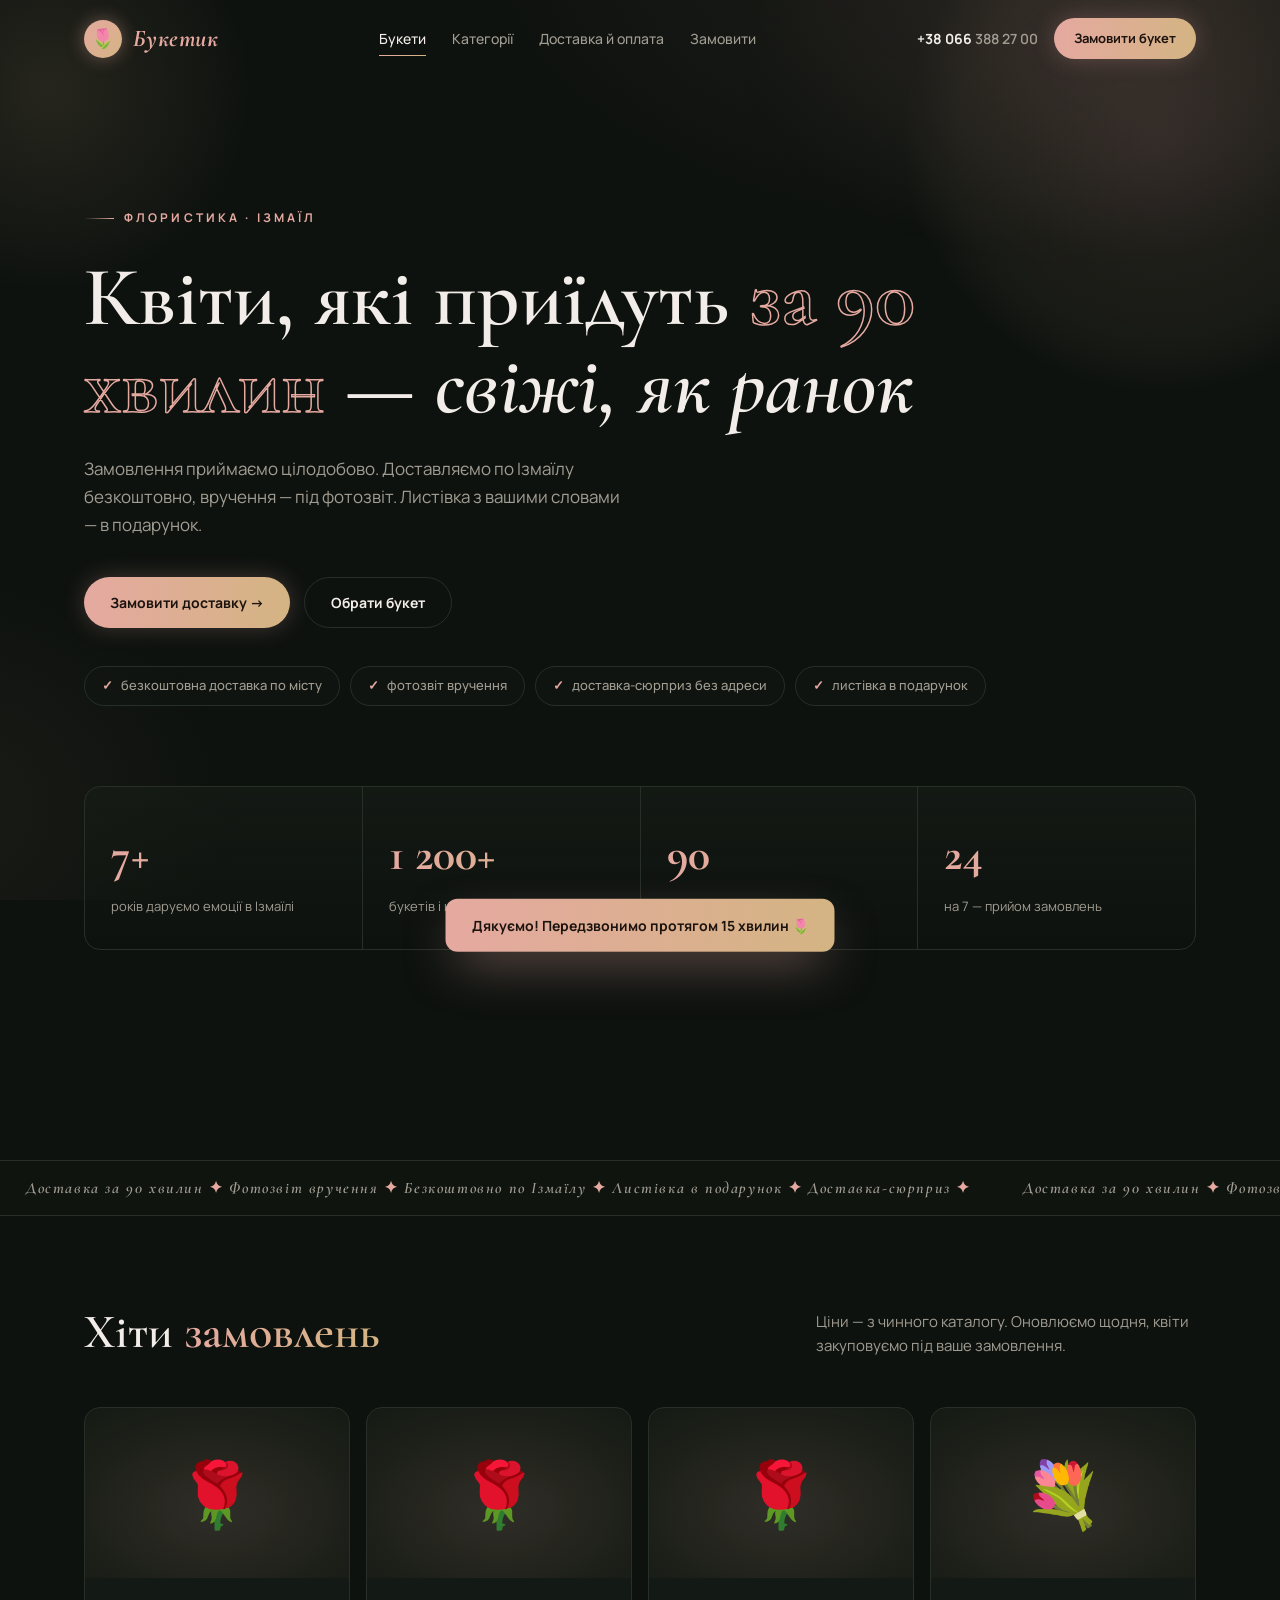
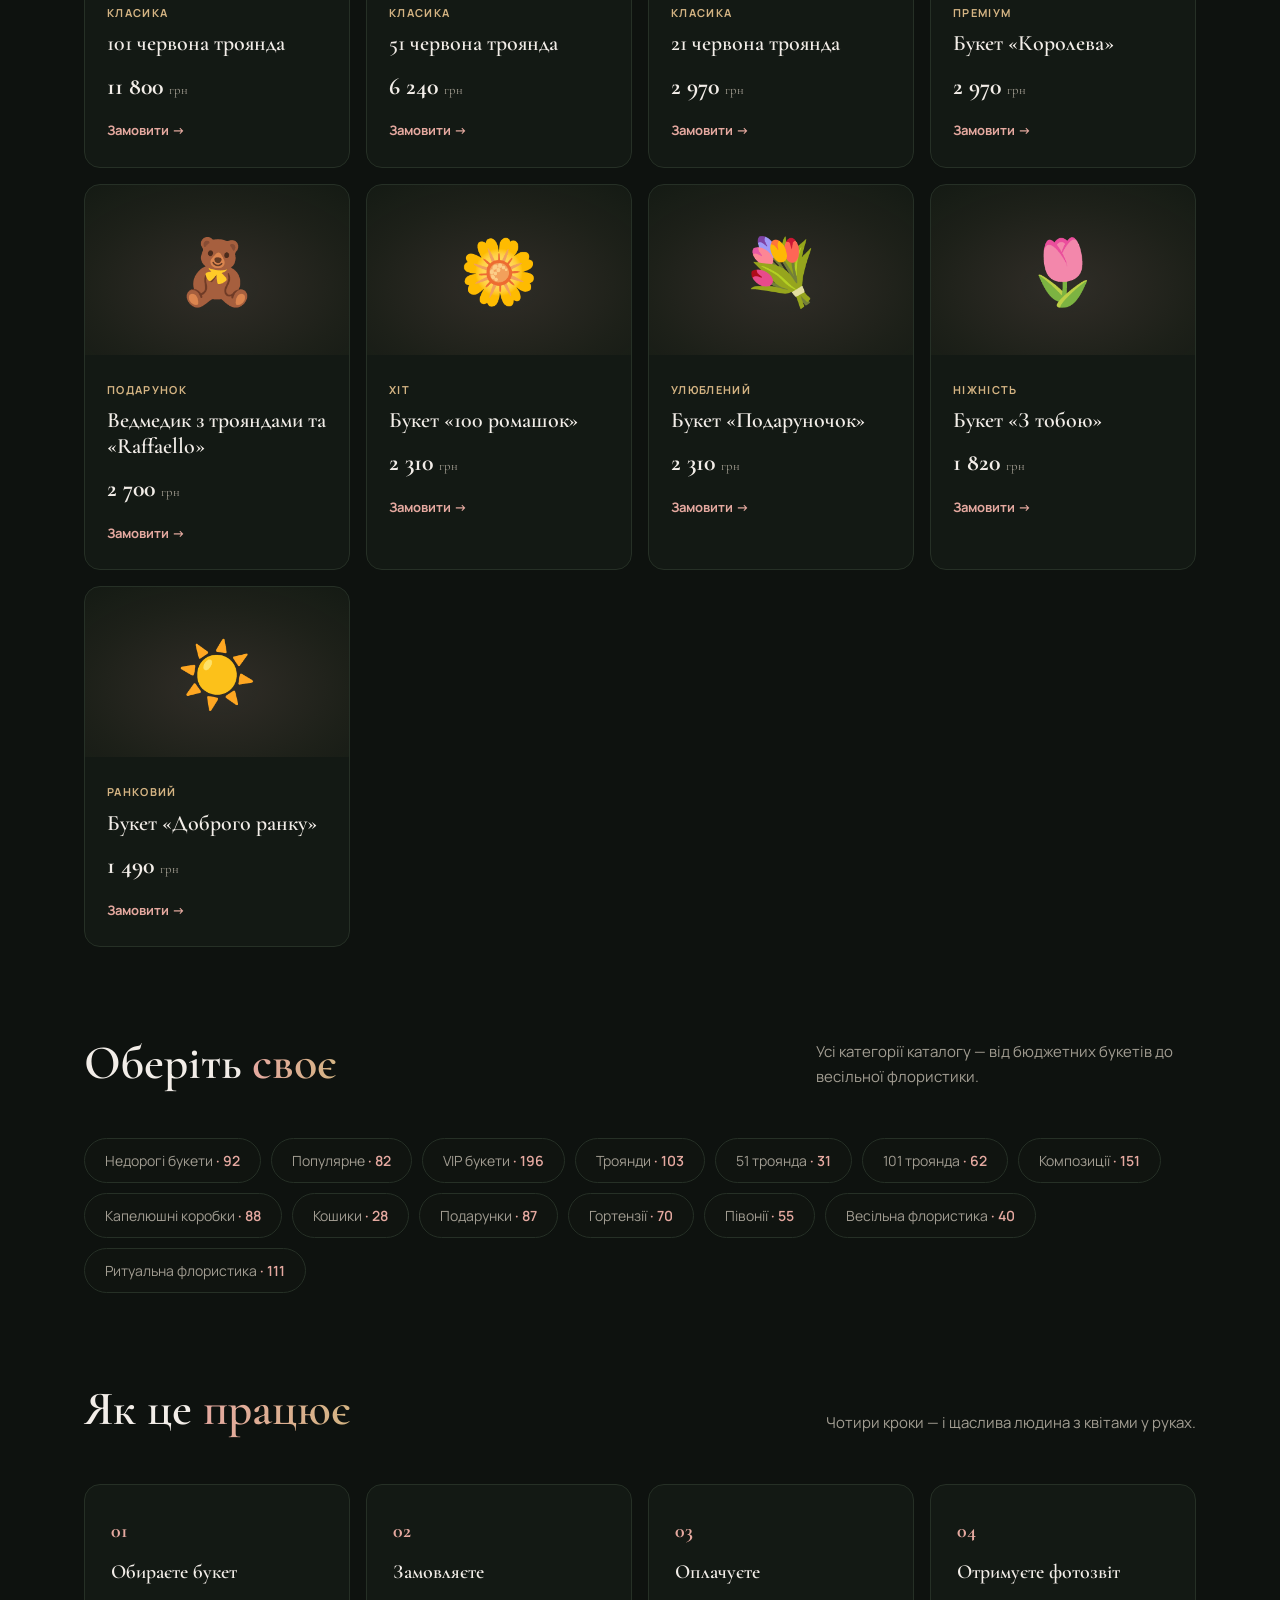
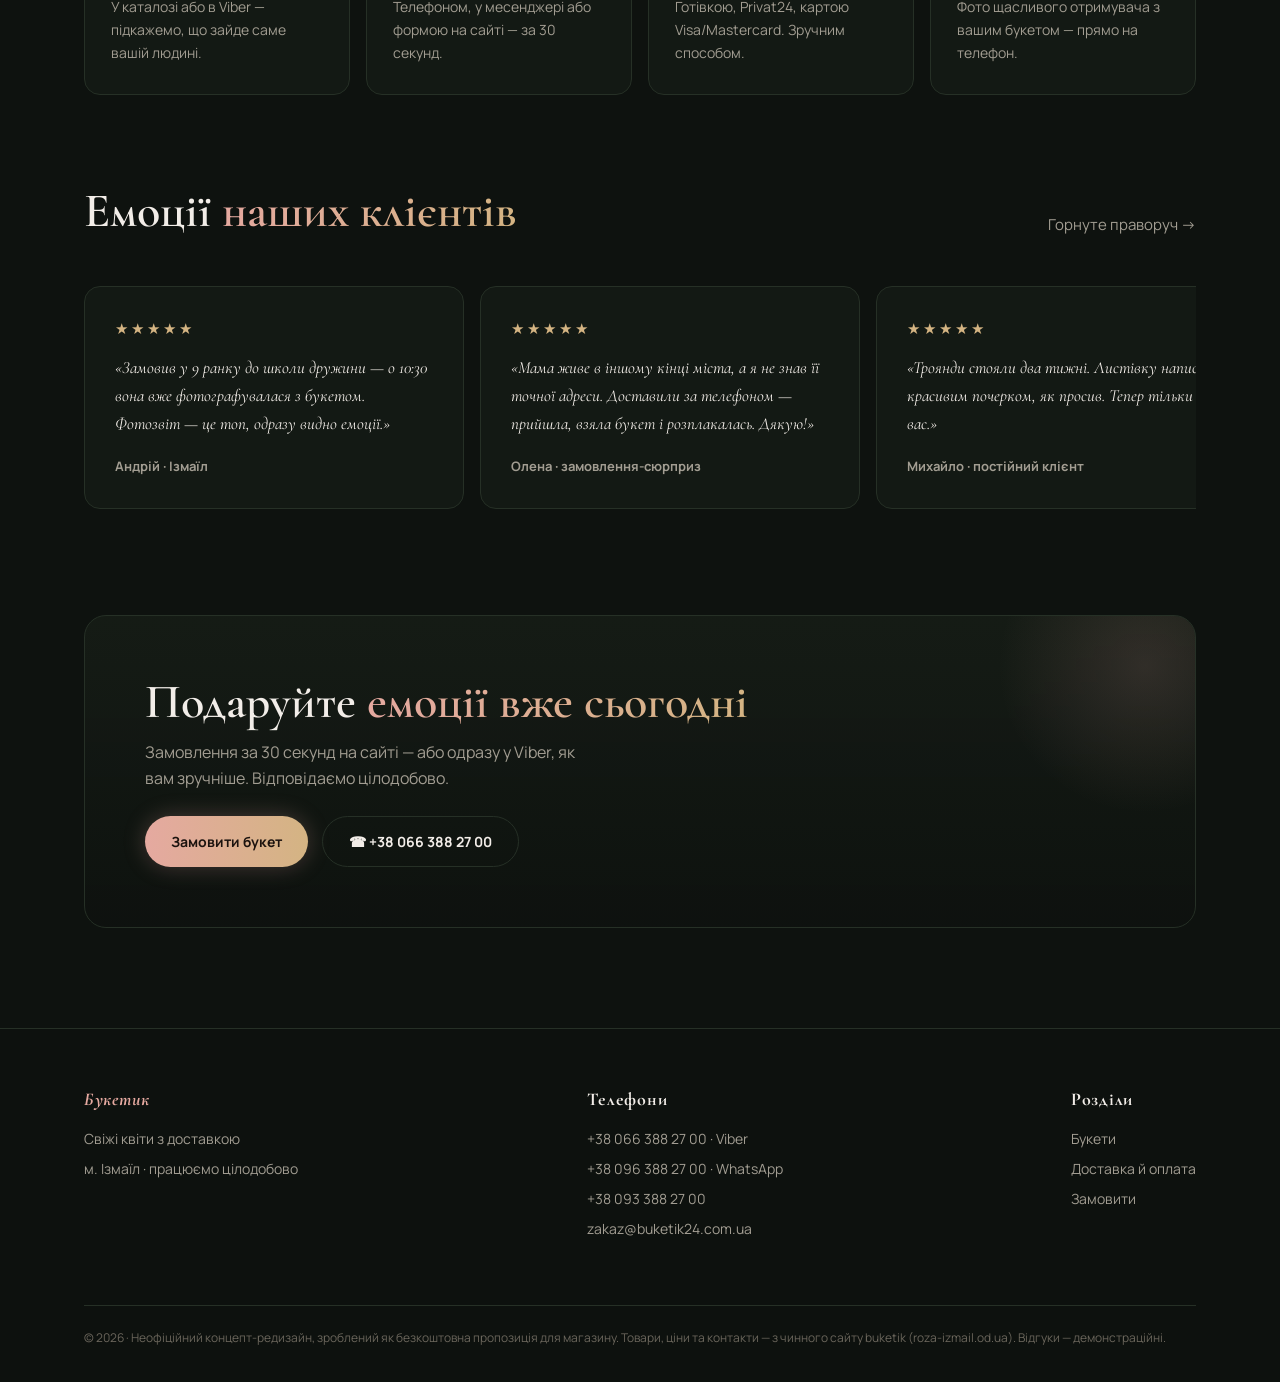
==== buketik-hightech/index.html @ 30a67c46 "Add files via upload" ====
<!DOCTYPE html>
<html lang="uk">
<head>
<meta charset="UTF-8">
<meta name="viewport" content="width=device-width, initial-scale=1.0">
<title>Букетик — свіжі квіти з доставкою по Ізмаїлу за 90 хвилин</title>
<link rel="icon" href="data:image/svg+xml,%3Csvg xmlns='http://www.w3.org/2000/svg' viewBox='0 0 32 32'%3E%3Ccircle cx='16' cy='16' r='16' fill='%23e5a9a0'/%3E%3Ctext x='16' y='23' font-family='Georgia' font-size='18' fill='%231c130f' text-anchor='middle'%3EБ%3C/text%3E%3C/svg%3E">
<link rel="preconnect" href="https://fonts.googleapis.com">
<link rel="preconnect" href="https://fonts.gstatic.com" crossorigin>
<link href="https://fonts.googleapis.com/css2?family=Cormorant+Garamond:ital,wght@0,600;0,700;1,600&family=Manrope:wght@400;500;600;700&display=swap" rel="stylesheet">
<link rel="stylesheet" href="css/style.css">
</head>
<body>

<header id="header">
  <div class="wrap nav">
    <a class="logo" href="index.html"><span class="mark">🌷</span><em>Букетик</em></a>
    <nav class="nav-links">
      <a href="index.html#hits" class="active">Букети</a>
      <a href="index.html#cats">Категорії</a>
      <a href="delivery.html">Доставка й оплата</a>
      <a href="order.html">Замовити</a>
    </nav>
    <div class="nav-right">
      <a class="nav-phone" href="tel:+380663882700"><b>+38 066</b> 388 27 00</a>
      <a class="btn sm" href="order.html">Замовити букет</a>
      <button class="burger" aria-label="Меню"><span></span><span></span><span></span></button>
    </div>
  </div>
</header>

<div class="hero">
  <div class="orb"></div><div class="orb o2"></div>
  <div class="wrap">
    <div class="eyebrow">Флористика · Ізмаїл</div>
    <h1 class="reveal">Квіти, які приїдуть <span class="stroke">за 90 хвилин</span> — <em>свіжі, як ранок</em></h1>
    <p class="hero-sub reveal" style="transition-delay:.1s">
      Замовлення приймаємо цілодобово. Доставляємо по Ізмаїлу безкоштовно,
      вручення — під фотозвіт. Листівка з вашими словами — в подарунок.
    </p>
    <div class="hero-cta reveal" style="transition-delay:.18s">
      <a class="btn" href="order.html">Замовити доставку →</a>
      <a class="btn ghost" href="#hits">Обрати букет</a>
    </div>
    <div class="chips reveal" style="transition-delay:.26s">
      <div class="chip"><b>✓</b> безкоштовна доставка по місту</div>
      <div class="chip"><b>✓</b> фотозвіт вручення</div>
      <div class="chip"><b>✓</b> доставка-сюрприз без адреси</div>
      <div class="chip"><b>✓</b> листівка в подарунок</div>
    </div>

    <div class="stats reveal" style="transition-delay:.32s">
      <div class="stat"><b data-count="7" data-suffix="+">0</b><span>років даруємо емоції в Ізмаїлі</span></div>
      <div class="stat"><b data-count="1200" data-suffix="+">0</b><span>букетів і композицій у каталозі</span></div>
      <div class="stat"><b data-count="90">0</b><span>хвилин — і квіти в руках</span></div>
      <div class="stat"><b data-count="24">0</b><span>на 7 — прийом замовлень</span></div>
    </div>
  </div>
</div>

<div class="strip" aria-hidden="true">
  <div class="strip-track">
    <span>Доставка за 90 хвилин <i>✦</i> Фотозвіт вручення <i>✦</i> Безкоштовно по Ізмаїлу <i>✦</i> Листівка в подарунок <i>✦</i> Доставка-сюрприз <i>✦</i> </span>
    <span>Доставка за 90 хвилин <i>✦</i> Фотозвіт вручення <i>✦</i> Безкоштовно по Ізмаїлу <i>✦</i> Листівка в подарунок <i>✦</i> Доставка-сюрприз <i>✦</i> </span>
  </div>
</div>

<section id="hits">
  <div class="wrap">
    <div class="sec-head reveal">
      <h2>Хіти <span class="grad">замовлень</span></h2>
      <p>Ціни — з чинного каталогу. Оновлюємо щодня, квіти закуповуємо під ваше замовлення.</p>
    </div>
    <div class="grid c3">
      <div class="p-card reveal"><div class="p-img">🌹</div>
        <div class="p-body"><div class="p-tag">Класика</div><h3>101 червона троянда</h3>
        <div class="p-price">11 800 <i>грн</i></div>
        <a class="p-buy" href="order.html">Замовити →</a></div></div>
      <div class="p-card reveal" style="transition-delay:.06s"><div class="p-img">🌹</div>
        <div class="p-body"><div class="p-tag">Класика</div><h3>51 червона троянда</h3>
        <div class="p-price">6 240 <i>грн</i></div>
        <a class="p-buy" href="order.html">Замовити →</a></div></div>
      <div class="p-card reveal" style="transition-delay:.12s"><div class="p-img">🌹</div>
        <div class="p-body"><div class="p-tag">Класика</div><h3>21 червона троянда</h3>
        <div class="p-price">2 970 <i>грн</i></div>
        <a class="p-buy" href="order.html">Замовити →</a></div></div>
      <div class="p-card reveal"><div class="p-img">💐</div>
        <div class="p-body"><div class="p-tag">Преміум</div><h3>Букет «Королева»</h3>
        <div class="p-price">2 970 <i>грн</i></div>
        <a class="p-buy" href="order.html">Замовити →</a></div></div>
      <div class="p-card reveal" style="transition-delay:.06s"><div class="p-img">🧸</div>
        <div class="p-body"><div class="p-tag">Подарунок</div><h3>Ведмедик з трояндами та «Raffaello»</h3>
        <div class="p-price">2 700 <i>грн</i></div>
        <a class="p-buy" href="order.html">Замовити →</a></div></div>
      <div class="p-card reveal" style="transition-delay:.12s"><div class="p-img">🌼</div>
        <div class="p-body"><div class="p-tag">Хіт</div><h3>Букет «100 ромашок»</h3>
        <div class="p-price">2 310 <i>грн</i></div>
        <a class="p-buy" href="order.html">Замовити →</a></div></div>
      <div class="p-card reveal"><div class="p-img">💐</div>
        <div class="p-body"><div class="p-tag">Улюблений</div><h3>Букет «Подаруночок»</h3>
        <div class="p-price">2 310 <i>грн</i></div>
        <a class="p-buy" href="order.html">Замовити →</a></div></div>
      <div class="p-card reveal" style="transition-delay:.06s"><div class="p-img">🌷</div>
        <div class="p-body"><div class="p-tag">Ніжність</div><h3>Букет «З тобою»</h3>
        <div class="p-price">1 820 <i>грн</i></div>
        <a class="p-buy" href="order.html">Замовити →</a></div></div>
      <div class="p-card reveal" style="transition-delay:.12s"><div class="p-img">☀️</div>
        <div class="p-body"><div class="p-tag">Ранковий</div><h3>Букет «Доброго ранку»</h3>
        <div class="p-price">1 490 <i>грн</i></div>
        <a class="p-buy" href="order.html">Замовити →</a></div></div>
    </div>
  </div>
</section>

<section id="cats">
  <div class="wrap">
    <div class="sec-head reveal">
      <h2>Оберіть <span class="grad">своє</span></h2>
      <p>Усі категорії каталогу — від бюджетних букетів до весільної флористики.</p>
    </div>
    <div class="cats reveal">
      <a class="cat" href="order.html">Недорогі букети <b>· 92</b></a>
      <a class="cat" href="order.html">Популярне <b>· 82</b></a>
      <a class="cat" href="order.html">VIP букети <b>· 196</b></a>
      <a class="cat" href="order.html">Троянди <b>· 103</b></a>
      <a class="cat" href="order.html">51 троянда <b>· 31</b></a>
      <a class="cat" href="order.html">101 троянда <b>· 62</b></a>
      <a class="cat" href="order.html">Композиції <b>· 151</b></a>
      <a class="cat" href="order.html">Капелюшні коробки <b>· 88</b></a>
      <a class="cat" href="order.html">Кошики <b>· 28</b></a>
      <a class="cat" href="order.html">Подарунки <b>· 87</b></a>
      <a class="cat" href="order.html">Гортензії <b>· 70</b></a>
      <a class="cat" href="order.html">Півонії <b>· 55</b></a>
      <a class="cat" href="order.html">Весільна флористика <b>· 40</b></a>
      <a class="cat" href="order.html">Ритуальна флористика <b>· 111</b></a>
    </div>
  </div>
</section>

<section id="how">
  <div class="wrap">
    <div class="sec-head reveal">
      <h2>Як це <span class="grad">працює</span></h2>
      <p>Чотири кроки — і щаслива людина з квітами у руках.</p>
    </div>
    <div class="steps">
      <div class="step reveal"><h3>Обираєте букет</h3><p>У каталозі або в Viber — підкажемо, що зайде саме вашій людині.</p></div>
      <div class="step reveal" style="transition-delay:.07s"><h3>Замовляєте</h3><p>Телефоном, у месенджері або формою на сайті — за 30 секунд.</p></div>
      <div class="step reveal" style="transition-delay:.14s"><h3>Оплачуєте</h3><p>Готівкою, Privat24, картою Visa/Mastercard. Зручним способом.</p></div>
      <div class="step reveal" style="transition-delay:.21s"><h3>Отримуєте фотозвіт</h3><p>Фото щасливого отримувача з вашим букетом — прямо на телефон.</p></div>
    </div>
  </div>
</section>

<section id="reviews">
  <div class="wrap">
    <div class="sec-head reveal">
      <h2>Емоції <span class="grad">наших клієнтів</span></h2>
      <p>Горнуте праворуч →</p>
    </div>
    <div class="rev-track">
      <div class="rev reveal"><div class="stars">★★★★★</div>
        <p><em>«Замовив у 9 ранку до школи дружини — о 10:30 вона вже фотографувалася з букетом. Фотозвіт — це топ, одразу видно емоції.»</em></p>
        <b>Андрій · Ізмаїл</b></div>
      <div class="rev reveal" style="transition-delay:.07s"><div class="stars">★★★★★</div>
        <p><em>«Мама живе в іншому кінці міста, а я не знав її точної адреси. Доставили за телефоном — прийшла, взяла букет і розплакалась. Дякую!»</em></p>
        <b>Олена · замовлення-сюрприз</b></div>
      <div class="rev reveal" style="transition-delay:.14s"><div class="stars">★★★★★</div>
        <p><em>«Троянди стояли два тижні. Листівку написали красивим почерком, як просив. Тепер тільки до вас.»</em></p>
        <b>Михайло · постійний клієнт</b></div>
    </div>
  </div>
</section>

<section id="cta">
  <div class="wrap">
    <div class="panel reveal cta-line">
      <div>
        <h2>Подаруйте <span class="grad">емоції вже сьогодні</span></h2>
        <p style="color:var(--muted);margin-top:10px;max-width:440px">
          Замовлення за 30 секунд на сайті — або одразу у Viber, як вам зручніше.
          Відповідаємо цілодобово.
        </p>
      </div>
      <div style="display:flex;gap:14px;flex-wrap:wrap;position:relative;z-index:1">
        <a class="btn" href="order.html">Замовити букет</a>
        <a class="btn ghost" href="tel:+380663882700">☎ +38 066 388 27 00</a>
      </div>
    </div>
  </div>
</section>

<footer>
  <div class="wrap foot">
    <div class="col"><b><em style="color:var(--accent)">Букетик</em></b>
      <span>Свіжі квіти з доставкою</span>
      <span>м. Ізмаїл · працюємо цілодобово</span></div>
    <div class="col"><b>Телефони</b>
      <a href="tel:+380663882700">+38 066 388 27 00 · Viber</a>
      <a href="tel:+380963882700">+38 096 388 27 00 · WhatsApp</a>
      <a href="tel:+380933882700">+38 093 388 27 00</a>
      <a href="mailto:zakaz@buketik24.com.ua">zakaz@buketik24.com.ua</a></div>
    <div class="col"><b>Розділи</b>
      <a href="index.html#hits">Букети</a>
      <a href="delivery.html">Доставка й оплата</a>
      <a href="order.html">Замовити</a></div>
    <div class="demo-note">© 2026 · Неофіційний концепт-редизайн, зроблений як безкоштовна пропозиція для магазину. Товари, ціни та контакти — з чинного сайту buketik (roza-izmail.od.ua). Відгуки — демонстраційні.</div>
  </div>
</footer>

<div class="toast" id="toast">Дякуємо! Передзвонимо протягом 15 хвилин 🌷</div>
<script src="js/main.js"></script>
</body>
</html>
---- buketik-hightech/css/style.css ----
/* ============================================================
   БУКЕТИК Ізмаїл · концепт-редизайн · стиль: dark premium floral
   ============================================================ */
:root{
  --bg:#0e120f;
  --bg2:#121712;
  --card:rgba(24,31,24,.6);
  --card-solid:#1a221a;
  --line:#263026;
  --line-glow:rgba(229,169,160,.4);
  --accent:#e5a9a0;
  --accent2:#d4b483;
  --text:#f2ede8;
  --muted:#a29d92;
  --r:16px;
  --font-head:'Cormorant Garamond',Georgia,serif;
  --font-body:'Manrope',Arial,sans-serif;
}
*{margin:0;padding:0;box-sizing:border-box}
html{scroll-behavior:smooth}
body{
  font-family:var(--font-body);
  background:var(--bg);
  color:var(--text);
  line-height:1.65;
  overflow-x:hidden;
  -webkit-font-smoothing:antialiased;
}
a{color:inherit;text-decoration:none}
ul{list-style:none}
.wrap{max-width:1160px;margin:0 auto;padding:0 24px}
section{scroll-margin-top:90px;padding:90px 0 0}
.grad{background:linear-gradient(90deg,var(--accent),var(--accent2));
  -webkit-background-clip:text;background-clip:text;color:transparent}

/* ---------- фонові пелюстки-світіння ---------- */
body::before{content:"";position:fixed;inset:0;z-index:-2;pointer-events:none;
  background:
    radial-gradient(600px 380px at 85% 5%, rgba(229,169,160,.07), transparent 60%),
    radial-gradient(520px 420px at -5% 90%, rgba(212,180,131,.06), transparent 60%)}
.orb{position:absolute;border-radius:50%;pointer-events:none;
  background:radial-gradient(circle,rgba(229,169,160,.13),rgba(212,180,131,.05) 55%,transparent 70%);
  animation:float 14s ease-in-out infinite alternate}
.orb.o2{background:radial-gradient(circle,rgba(212,180,131,.12),transparent 70%);animation-delay:-7s}
@keyframes float{to{transform:translate(34px,-26px) scale(1.05)}}

/* ---------- reveal ---------- */
.reveal{opacity:0;transform:translateY(28px);
  transition:opacity .7s ease,transform .8s cubic-bezier(.16,1,.3,1)}
.reveal.in{opacity:1;transform:none}

/* ---------- header ---------- */
header{position:fixed;top:0;left:0;right:0;z-index:60;padding:18px 0;
  transition:background .35s,box-shadow .35s,padding .35s}
header.scrolled{background:rgba(14,18,15,.92);box-shadow:0 1px 0 var(--line);padding:11px 0}
.nav{display:flex;align-items:center;justify-content:space-between;gap:20px}
.logo{display:flex;align-items:center;gap:11px;font-family:var(--font-head);
  font-weight:700;font-size:24px;letter-spacing:.02em}
.logo .mark{width:38px;height:38px;border-radius:50%;flex:none;
  background:linear-gradient(135deg,var(--accent),var(--accent2));
  display:flex;align-items:center;justify-content:center;font-size:19px;
  box-shadow:0 0 18px rgba(229,169,160,.4)}
.logo em{font-style:italic;color:var(--accent)}
.nav-links{display:flex;gap:26px;font-size:14px;font-weight:500;color:var(--muted)}
.nav-links a{position:relative;padding:4px 0;transition:color .25s}
.nav-links a:hover,.nav-links a.active{color:var(--text)}
.nav-links a::after{content:"";position:absolute;left:0;bottom:-2px;height:1.5px;width:0;
  background:linear-gradient(90deg,var(--accent),var(--accent2));transition:width .3s}
.nav-links a:hover::after,.nav-links a.active::after{width:100%}
.nav-right{display:flex;align-items:center;gap:16px}
.nav-phone{font-weight:600;font-size:14px;color:var(--muted);transition:color .25s}
.nav-phone:hover{color:var(--accent)}
.nav-phone b{color:var(--text)}

.btn{display:inline-flex;align-items:center;justify-content:center;gap:9px;
  background:linear-gradient(90deg,var(--accent),var(--accent2));
  color:#1c130f;font-weight:700;font-size:14px;padding:13px 26px;border-radius:99px;
  border:none;cursor:pointer;transition:transform .25s,box-shadow .25s,filter .25s;
  box-shadow:0 0 22px rgba(229,169,160,.25)}
.btn:hover{transform:translateY(-2px);filter:brightness(1.07);
  box-shadow:0 0 34px rgba(229,169,160,.4)}
.btn.ghost{background:transparent;color:var(--text);border:1px solid var(--line);box-shadow:none}
.btn.ghost:hover{border-color:var(--accent);color:var(--accent);filter:none;
  box-shadow:0 0 18px rgba(229,169,160,.14)}
.btn.sm{padding:10px 20px;font-size:13px}

.burger{display:none;background:none;border:none;cursor:pointer;padding:6px}
.burger span{display:block;width:24px;height:2px;background:var(--text);margin:5px 0;
  border-radius:2px;transition:.3s}
.burger.open span:nth-child(1){transform:translateY(7px) rotate(45deg)}
.burger.open span:nth-child(2){opacity:0}
.burger.open span:nth-child(3){transform:translateY(-7px) rotate(-45deg)}

/* ---------- hero ---------- */
.hero{position:relative;padding:200px 0 120px;overflow:hidden;
  background:radial-gradient(900px 500px at 78% -5%,rgba(229,169,160,.08),transparent 60%)}
.hero .orb{width:520px;height:520px;top:-120px;right:-140px}
.hero .orb.o2{width:420px;height:420px;left:-160px;bottom:-180px}
.eyebrow{display:inline-flex;align-items:center;gap:10px;font-size:12px;font-weight:700;
  letter-spacing:.26em;text-transform:uppercase;color:var(--accent);margin-bottom:26px}
.eyebrow::before{content:"";width:30px;height:1.5px;
  background:linear-gradient(90deg,transparent,var(--accent))}
h1{font-family:var(--font-head);font-weight:600;
  font-size:clamp(40px,7vw,84px);line-height:1.04;max-width:880px}
h1 em{font-style:italic}
h1 .stroke{color:transparent;-webkit-text-stroke:1.5px var(--accent)}
.hero-sub{max-width:540px;color:var(--muted);font-size:17px;margin:26px 0 38px}
.hero-cta{display:flex;gap:14px;flex-wrap:wrap}
.chips{display:flex;gap:10px;flex-wrap:wrap;margin-top:38px}
.chip{font-size:13px;font-weight:500;color:var(--muted);border:1px solid var(--line);
  border-radius:99px;padding:8px 17px;background:rgba(18,23,18,.5)}
.chip b{color:var(--accent);font-weight:700;margin-right:5px}

.stats{display:flex;flex-wrap:wrap;margin-top:80px;border:1px solid var(--line);
  border-radius:var(--r);background:linear-gradient(180deg,rgba(24,31,24,.55),rgba(14,18,15,.3));
  overflow:hidden}
.stat{flex:1;min-width:160px;padding:30px 26px;border-left:1px solid var(--line)}
.stat:first-child{border-left:none}
.stat b{font-family:var(--font-head);font-weight:700;font-size:clamp(30px,3.8vw,46px);
  display:block;background:linear-gradient(90deg,var(--accent),var(--accent2));
  -webkit-background-clip:text;background-clip:text;color:transparent}
.stat span{color:var(--muted);font-size:13px}

/* ---------- marquee ---------- */
.strip{margin-top:90px;border-top:1px solid var(--line);border-bottom:1px solid var(--line);
  background:rgba(18,23,18,.55);overflow:hidden;padding:14px 0}
.strip-track{display:flex;width:max-content;animation:ticker 28s linear infinite}
.strip span{font-family:var(--font-head);font-weight:600;font-size:16px;font-style:italic;
  letter-spacing:.1em;color:var(--muted);padding:0 26px;white-space:nowrap}
.strip i{color:var(--accent);font-style:normal}
@keyframes ticker{to{transform:translateX(-50%)}}

/* ---------- секції ---------- */
.sec-head{display:flex;justify-content:space-between;align-items:flex-end;gap:24px;
  margin-bottom:48px;flex-wrap:wrap}
h2{font-family:var(--font-head);font-weight:600;font-size:clamp(28px,4vw,48px);line-height:1.1}
.sec-head p{color:var(--muted);max-width:380px;font-size:15px}

/* ---------- картки товарів ---------- */
.grid{display:grid;gap:16px}
.grid.c3{grid-template-columns:repeat(auto-fit,minmax(260px,1fr))}
.grid.c2{grid-template-columns:repeat(auto-fit,minmax(340px,1fr))}
.p-card{position:relative;background:var(--card);border:1px solid var(--line);
  border-radius:var(--r);overflow:hidden;
  transition:transform .3s,border-color .3s,box-shadow .3s}
.p-card:hover{transform:translateY(-5px);border-color:var(--line-glow);
  box-shadow:0 18px 44px -18px rgba(229,169,160,.22)}
.p-img{height:170px;display:flex;align-items:center;justify-content:center;font-size:64px;
  background:radial-gradient(220px 140px at 50% 60%,rgba(229,169,160,.14),rgba(212,180,131,.05) 60%,transparent)}
.p-body{padding:20px 22px 24px}
.p-tag{display:inline-block;font-size:11px;font-weight:700;letter-spacing:.12em;
  text-transform:uppercase;color:var(--accent2);margin-bottom:8px}
.p-card h3{font-family:var(--font-head);font-weight:600;font-size:22px;line-height:1.2}
.p-price{font-family:var(--font-head);font-weight:700;font-size:24px;margin-top:10px}
.p-price i{font-style:normal;font-size:13px;font-weight:400;color:var(--muted)}
.p-buy{display:inline-flex;margin-top:14px;font-size:13px;font-weight:700;color:var(--accent)}
.p-buy:hover{filter:brightness(1.2)}

/* ---------- категорії ---------- */
.cats{display:flex;flex-wrap:wrap;gap:10px}
.cat{border:1px solid var(--line);border-radius:99px;padding:10px 20px;font-size:14px;
  color:var(--muted);background:rgba(18,23,18,.5);transition:border-color .25s,color .25s}
.cat:hover{border-color:var(--accent);color:var(--text)}
.cat b{color:var(--accent);font-weight:600}

/* ---------- steps ---------- */
.steps{display:grid;grid-template-columns:repeat(auto-fit,minmax(230px,1fr));gap:16px;counter-reset:step}
.step{background:var(--card);border:1px solid var(--line);border-radius:var(--r);padding:30px 26px}
.step::before{counter-increment:step;content:"0" counter(step);
  font-family:var(--font-head);font-weight:700;font-size:20px;color:var(--accent)}
.step h3{font-family:var(--font-head);font-weight:600;font-size:20px;margin:8px 0 6px}
.step p{color:var(--muted);font-size:14px}

/* ---------- відгуки ---------- */
.rev-track{display:flex;gap:16px;overflow-x:auto;padding-bottom:16px;
  scroll-snap-type:x mandatory;scrollbar-width:thin}
.rev{flex:0 0 min(380px,84vw);scroll-snap-align:start;background:var(--card);
  border:1px solid var(--line);border-radius:var(--r);padding:30px}
.rev .stars{color:var(--accent2);letter-spacing:3px;margin-bottom:12px;font-size:15px}
.rev p{font-size:14.5px;margin-bottom:14px}
.rev p em{font-family:var(--font-head);font-style:italic;font-size:17px}
.rev b{font-size:13px;color:var(--muted)}

/* ---------- панель CTA / форми ---------- */
.panel{position:relative;border:1px solid var(--line);border-radius:22px;
  background:linear-gradient(180deg,rgba(24,31,24,.75),rgba(14,18,15,.85));
  padding:clamp(30px,5vw,60px);overflow:hidden}
.panel::after{content:"";position:absolute;right:-110px;top:-110px;width:320px;height:320px;
  border-radius:50%;pointer-events:none;
  background:radial-gradient(circle,rgba(229,169,160,.14),transparent 65%)}
form{display:grid;grid-template-columns:1fr 1fr;gap:14px;max-width:660px;position:relative;z-index:1}
.field{display:flex;flex-direction:column;gap:6px}
.field.full{grid-column:1/-1}
label{font-size:12px;font-weight:600;letter-spacing:.1em;text-transform:uppercase;color:var(--muted)}
input,select,textarea{background:rgba(14,18,15,.6);border:1px solid var(--line);
  border-radius:12px;padding:14px 16px;color:var(--text);font-family:inherit;font-size:15px;
  outline:none;appearance:none;transition:border-color .25s,box-shadow .25s}
input:focus,select:focus,textarea:focus{border-color:var(--accent);
  box-shadow:0 0 0 3px rgba(229,169,160,.13)}
input::placeholder,textarea::placeholder{color:#6b665c}
select{background-image:url("data:image/svg+xml,%3Csvg xmlns='http://www.w3.org/2000/svg' width='12' height='8'%3E%3Cpath d='M1 1l5 5 5-5' stroke='%23e5a9a0' fill='none' stroke-width='2'/%3E%3C/svg%3E");
  background-repeat:no-repeat;background-position:right 16px center}
textarea{resize:vertical;min-height:88px}

/* ---------- info-картки ---------- */
.tcard{background:var(--card);border:1px solid var(--line);border-radius:var(--r);
  padding:28px 26px;transition:transform .3s,border-color .3s,box-shadow .3s}
.tcard:hover{transform:translateY(-4px);border-color:var(--line-glow);
  box-shadow:0 16px 40px -18px rgba(229,169,160,.2)}
.tcard .ico{width:48px;height:48px;border-radius:12px;background:rgba(229,169,160,.1);
  border:1px solid rgba(229,169,160,.22);display:flex;align-items:center;
  justify-content:center;font-size:22px;margin-bottom:16px}
.tcard h3{font-family:var(--font-head);font-weight:600;font-size:21px;margin-bottom:8px}
.tcard p{color:var(--muted);font-size:14px}
.tcard .big{font-weight:700;font-size:17px;color:var(--text);margin-top:4px;display:inline-block}
.tcard .big:hover{color:var(--accent)}

.cta-line{display:flex;justify-content:space-between;align-items:center;gap:24px;flex-wrap:wrap}

/* ---------- pagehero ---------- */
.pagehero{position:relative;padding:170px 0 70px;overflow:hidden;
  background:radial-gradient(700px 380px at 75% 0%,rgba(212,180,131,.09),transparent 60%)}
.pagehero .orb{width:400px;height:400px;top:-160px;right:-100px}
.crumbs{font-size:13px;color:var(--muted);margin-bottom:18px}
.crumbs a:hover{color:var(--accent)}
.crumbs i{font-style:normal;color:var(--accent);margin:0 8px}
.pagehero h1{font-size:clamp(34px,5vw,58px)}
.pagehero .lead{color:var(--muted);max-width:560px;margin-top:18px;font-size:16px}

/* ---------- footer ---------- */
footer{margin-top:100px;border-top:1px solid var(--line);background:rgba(14,18,15,.7);padding:56px 0 34px}
.foot{display:flex;justify-content:space-between;gap:30px;flex-wrap:wrap}
.foot .col b{font-family:var(--font-head);font-size:18px;font-weight:700;display:block;
  margin-bottom:12px;letter-spacing:.04em}
.foot .col span,.foot .col a{display:block;color:var(--muted);font-size:14px;margin-bottom:7px}
.foot .col a:hover{color:var(--accent)}
.foot .demo-note{width:100%;margin-top:28px;padding-top:22px;border-top:1px solid var(--line);
  color:#6b665c;font-size:12px}

/* ---------- toast ---------- */
.toast{position:fixed;left:50%;bottom:28px;transform:translate(-50%,150%);
  background:linear-gradient(90deg,var(--accent),var(--accent2));color:#1c130f;
  padding:15px 26px;border-radius:12px;font-weight:700;font-size:14px;z-index:99;
  transition:transform .5s cubic-bezier(.16,1,.3,1);box-shadow:0 20px 50px -12px rgba(229,169,160,.5)}
.toast.show{transform:translate(-50%,0)}

/* ---------- mobile ---------- */
@media(max-width:900px){.nav-phone{display:none}}
@media(max-width:820px){
  .burger{display:block}
  .nav-links{position:absolute;top:100%;left:0;right:0;display:none;flex-direction:column;
    gap:0;background:rgba(14,18,15,.98);border-bottom:1px solid var(--line);padding:10px 24px 20px}
  .nav-links.open{display:flex}
  .nav-links a{padding:13px 0;font-size:15px;border-bottom:1px solid rgba(38,48,38,.6)}
  .hero{padding:150px 0 90px}
  section{padding:70px 0 0}
  form{grid-template-columns:1fr}
  .stat{min-width:calc(50% - 1px);border-top:1px solid var(--line);padding:22px 20px}
  .stat:nth-child(-n+2){border-top:none}
  .stat:nth-child(odd){border-left:none}
  .cta-line{flex-direction:column;align-items:flex-start}
}
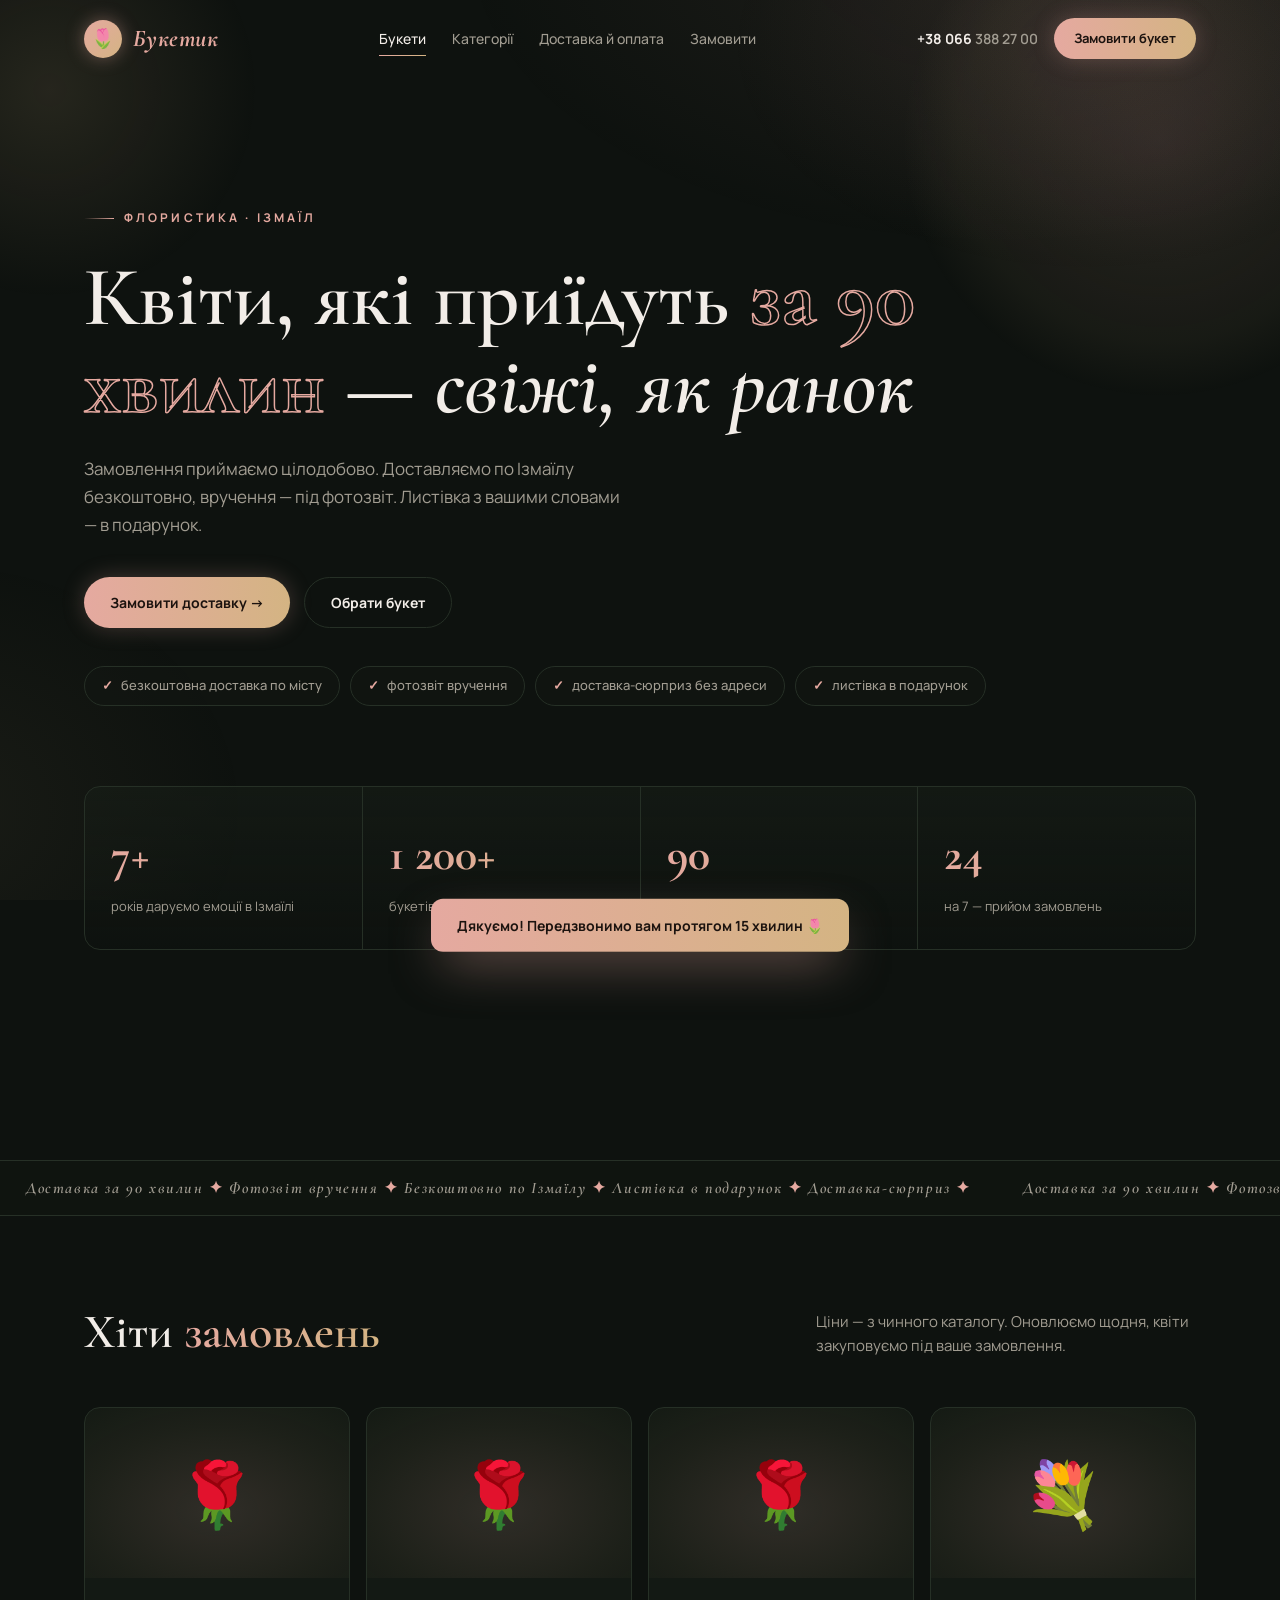
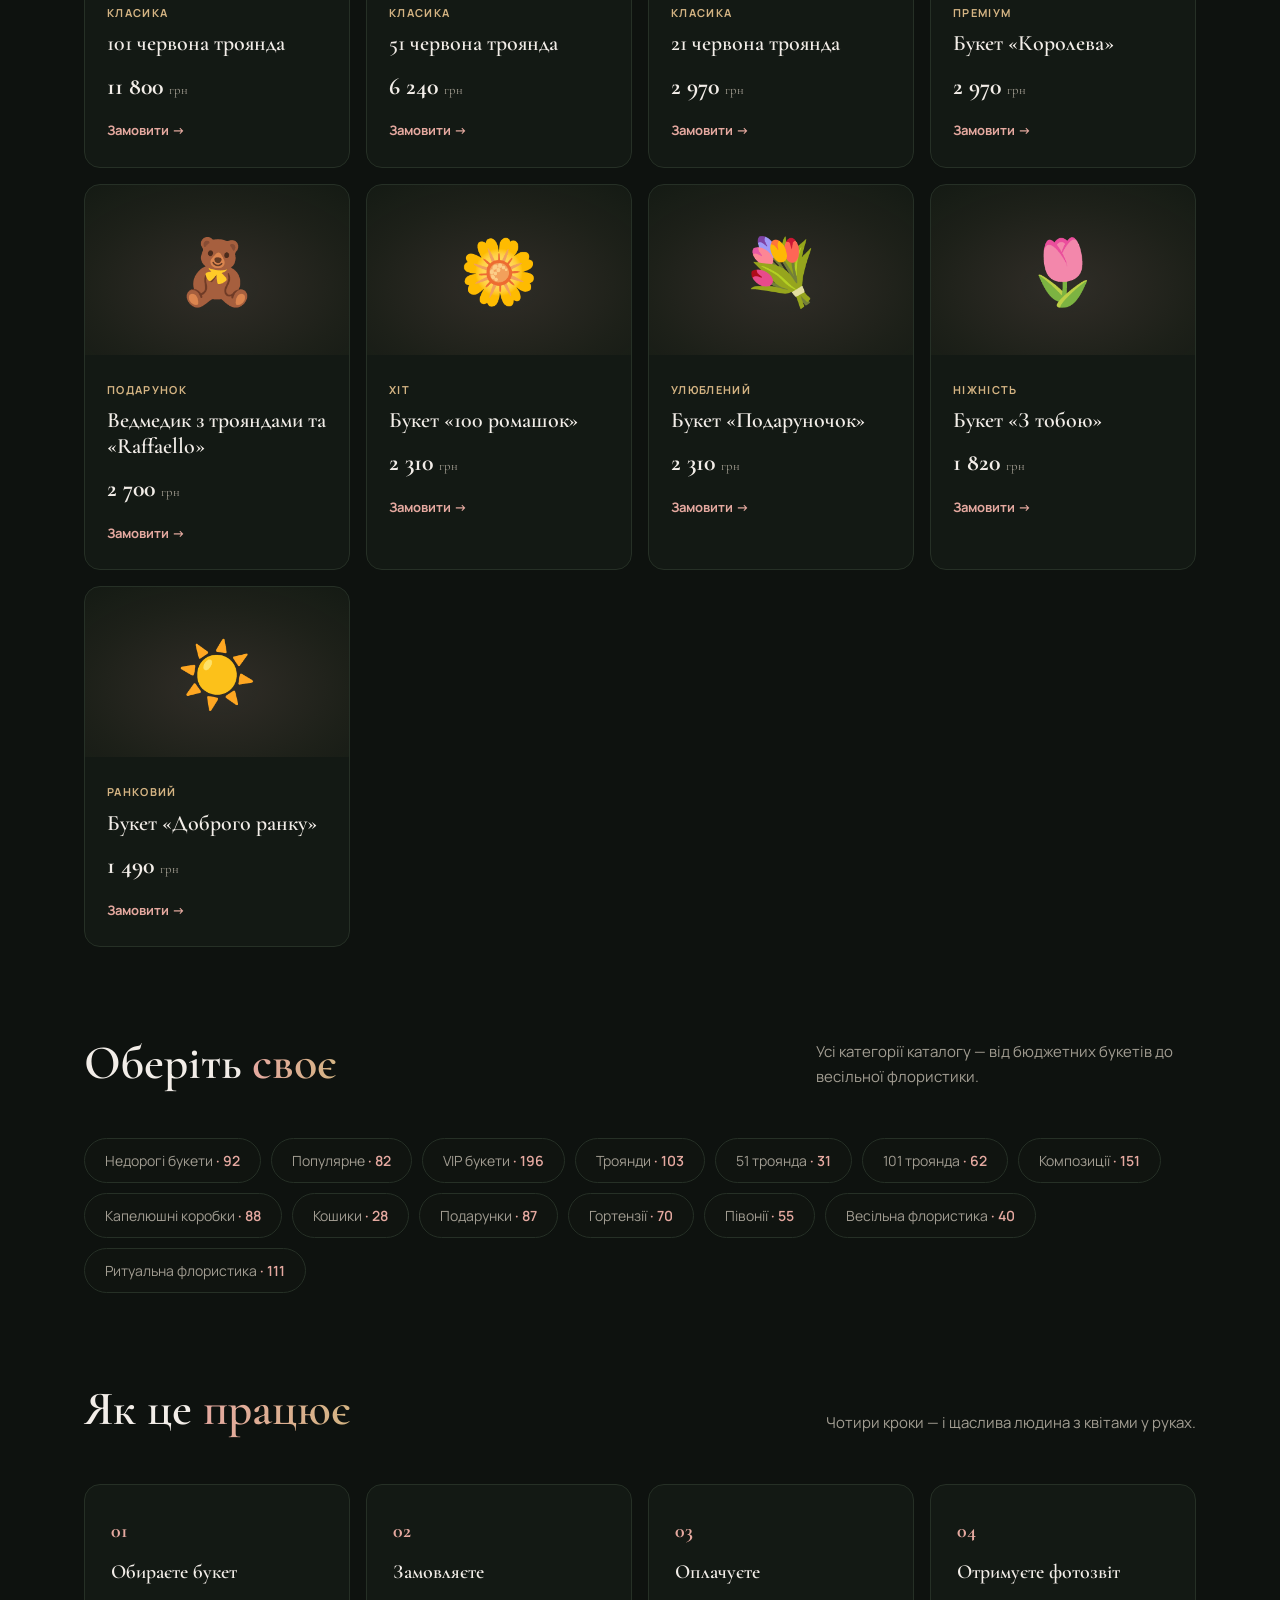
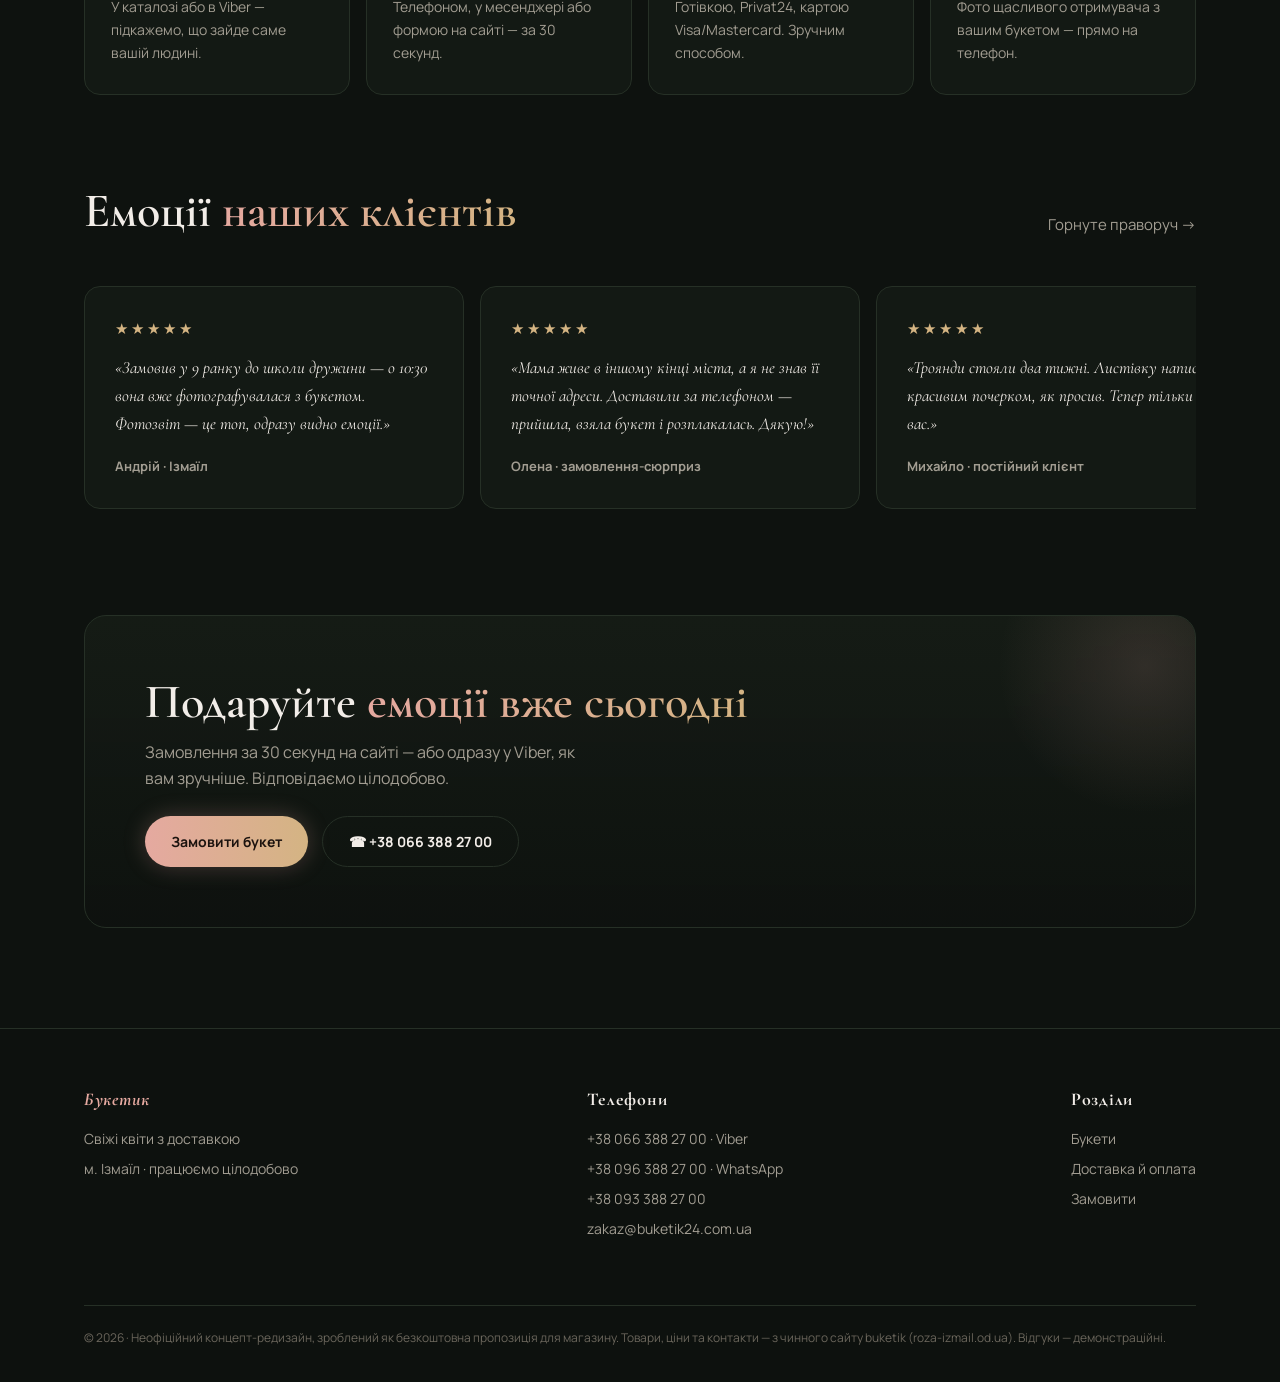
==== commit 6074bd45: "Add files via upload" ====
--- a/buketik-hightech/index.html
+++ b/buketik-hightech/index.html
@@ -208,7 +208,7 @@
   </div>
 </footer>
 
-<div class="toast" id="toast">Дякуємо! Передзвонимо протягом 15 хвилин 🌷</div>
+<div class="toast" id="toast">Дякуємо! Передзвонимо вам протягом 15 хвилин 🌷</div>
 <script src="js/main.js"></script>
 </body>
 </html>
--- a/buketik-hightech/css/style.css
+++ b/buketik-hightech/css/style.css
@@ -259,4 +259,6 @@
   .stat:nth-child(-n+2){border-top:none}
   .stat:nth-child(odd){border-left:none}
   .cta-line{flex-direction:column;align-items:flex-start}
+  .grid.c2{grid-template-columns:1fr}
+  input,select,textarea{font-size:16px}
 }
